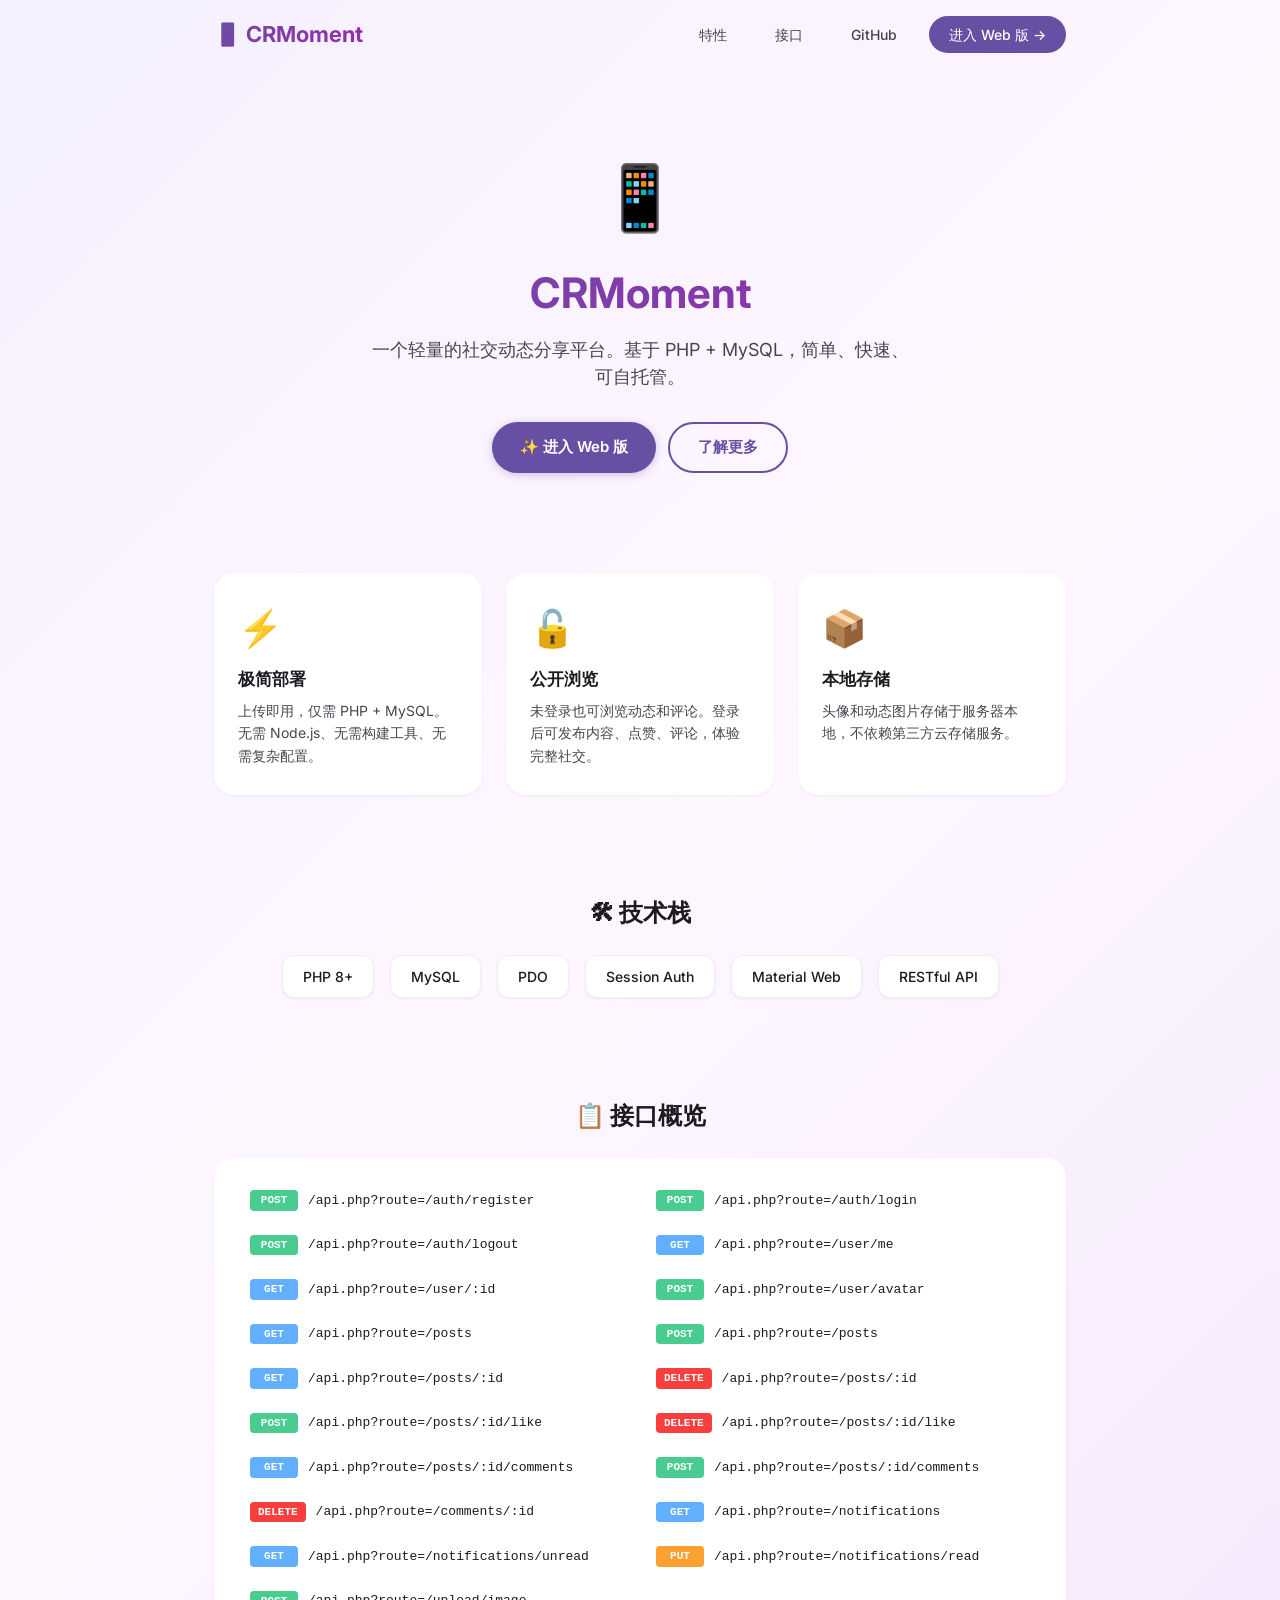
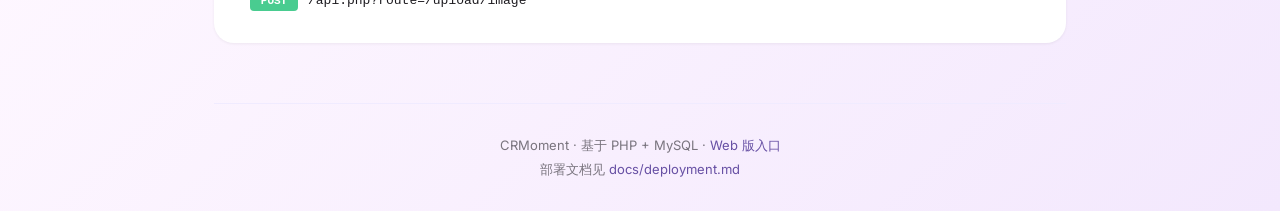
==== index.html @ 484563f2 "first" ====
<!DOCTYPE html>
<html lang="zh-CN">
<head>
    <meta charset="UTF-8">
    <meta name="viewport" content="width=device-width, initial-scale=1.0">
    <title>CRMoment - 轻量社交动态平台</title>
    <link rel="preconnect" href="https://fonts.googleapis.com">
    <link rel="preconnect" href="https://fonts.gstatic.com" crossorigin>
    <link href="https://fonts.googleapis.com/css2?family=Inter:wght@300;400;500;600;700&display=swap" rel="stylesheet">
    <style>
        * { margin: 0; padding: 0; box-sizing: border-box; }
        body {
            font-family: 'Inter', -apple-system, BlinkMacSystemFont, sans-serif;
            background: linear-gradient(135deg, #f5f0ff 0%, #fef7ff 50%, #f3e8fd 100%);
            color: #1d1b20;
            min-height: 100vh;
            line-height: 1.5;
        }
        .container { max-width: 900px; margin: 0 auto; padding: 0 24px; }

        /* 导航栏 */
        nav {
            display: flex; align-items: center; justify-content: space-between;
            padding: 16px 0;
        }
        .logo {
            font-size: 22px; font-weight: 700;
            background: linear-gradient(135deg, #6750a4, #9c27b0);
            -webkit-background-clip: text;
            -webkit-text-fill-color: transparent;
            background-clip: text;
        }
        .nav-links { display: flex; gap: 16px; align-items: center; }
        .nav-links a {
            text-decoration: none; color: #49454f;
            font-size: 14px; font-weight: 500;
            padding: 8px 16px; border-radius: 20px;
            transition: background 0.2s;
        }
        .nav-links a:hover { background: rgba(103, 80, 164, 0.08); }
        .nav-links .btn-primary {
            background: #6750a4; color: #fff;
            padding: 8px 20px;
        }
        .nav-links .btn-primary:hover { background: #7c67b8; }

        /* Hero */
        .hero {
            text-align: center; padding: 80px 0 60px;
        }
        .hero .icon { font-size: 64px; margin-bottom: 16px; }
        .hero h1 {
            font-size: 42px; font-weight: 700;
            margin-bottom: 12px;
            background: linear-gradient(135deg, #6750a4, #9c27b0);
            -webkit-background-clip: text;
            -webkit-text-fill-color: transparent;
            background-clip: text;
        }
        .hero p {
            font-size: 18px; color: #49454f;
            max-width: 540px; margin: 0 auto 32px;
        }
        .hero-buttons { display: flex; gap: 12px; justify-content: center; flex-wrap: wrap; }
        .hero-buttons a {
            display: inline-flex; align-items: center; gap: 8px;
            padding: 12px 28px; border-radius: 28px;
            text-decoration: none; font-weight: 600; font-size: 15px;
            transition: transform 0.2s, box-shadow 0.2s;
        }
        .hero-buttons a:hover { transform: translateY(-2px); }
        .hero-buttons .btn-primary {
            background: #6750a4; color: #fff;
            box-shadow: 0 2px 8px rgba(103, 80, 164, 0.3);
        }
        .hero-buttons .btn-primary:hover { box-shadow: 0 4px 16px rgba(103, 80, 164, 0.4); }
        .hero-buttons .btn-outline {
            border: 2px solid #6750a4; color: #6750a4;
        }
        .hero-buttons .btn-outline:hover { background: rgba(103, 80, 164, 0.05); }

        /* 特性 */
        .features {
            display: grid; grid-template-columns: repeat(3, 1fr);
            gap: 24px; padding: 40px 0 60px;
        }
        .feature-card {
            background: #fff; border-radius: 20px;
            padding: 28px 24px;
            box-shadow: 0 1px 3px rgba(0,0,0,0.06);
            transition: transform 0.2s, box-shadow 0.2s;
        }
        .feature-card:hover {
            transform: translateY(-4px);
            box-shadow: 0 8px 24px rgba(0,0,0,0.08);
        }
        .feature-card .feature-icon { font-size: 36px; margin-bottom: 12px; }
        .feature-card h3 { font-size: 17px; font-weight: 600; margin-bottom: 8px; }
        .feature-card p { font-size: 14px; color: #49454f; line-height: 1.6; }

        /* 技术栈 */
        .tech-section {
            text-align: center; padding: 40px 0 60px;
        }
        .tech-section h2 { font-size: 24px; font-weight: 700; margin-bottom: 24px; }
        .tech-icons {
            display: flex; gap: 16px; justify-content: center; flex-wrap: wrap;
        }
        .tech-tag {
            background: #fff; padding: 10px 20px;
            border-radius: 12px; font-size: 14px; font-weight: 500;
            box-shadow: 0 1px 3px rgba(0,0,0,0.06);
            border: 1px solid #f0ebff;
        }

        /* API 总览 */
        .api-section {
            padding: 40px 0 60px;
        }
        .api-section h2 { font-size: 24px; font-weight: 700; margin-bottom: 24px; text-align: center; }
        .api-grid {
            display: grid; grid-template-columns: repeat(2, 1fr); gap: 8px;
            background: #fff; border-radius: 20px; padding: 24px;
            box-shadow: 0 1px 3px rgba(0,0,0,0.06);
        }
        .api-item {
            display: flex; align-items: center; gap: 10px;
            padding: 8px 12px; border-radius: 8px;
            font-size: 13px; font-family: 'SF Mono', 'Fira Code', monospace;
        }
        .api-method {
            display: inline-block; padding: 2px 8px; border-radius: 4px;
            font-size: 11px; font-weight: 700; color: #fff;
            min-width: 48px; text-align: center;
        }
        .api-method.get { background: #61affe; }
        .api-method.post { background: #49cc90; }
        .api-method.put { background: #fca130; }
        .api-method.delete { background: #f93e3e; }

        /* Footer */
        footer {
            text-align: center; padding: 32px 0;
            color: #79747e; font-size: 13px;
            border-top: 1px solid #f0ebff;
        }
        footer a { color: #6750a4; text-decoration: none; }
        footer a:hover { text-decoration: underline; }

        /* 响应式 */
        @media (max-width: 720px) {
            .hero h1 { font-size: 32px; }
            .hero p { font-size: 16px; }
            .features { grid-template-columns: 1fr; }
            .api-grid { grid-template-columns: 1fr; }
            .hero { padding: 40px 0 32px; }
            .nav-links a { font-size: 13px; padding: 6px 12px; }
        }
        @media (max-width: 480px) {
            nav { flex-direction: column; gap: 12px; }
            .hero h1 { font-size: 26px; }
            .hero-buttons a { width: 100%; justify-content: center; }
        }
    </style>
</head>
<body>
    <div class="container">
        <nav>
            <div class="logo">📱 CRMoment</div>
            <div class="nav-links">
                <a href="#features">特性</a>
                <a href="#api">接口</a>
                <a href="https://github.com/" target="_blank">GitHub</a>
                <a href="/web/" class="btn-primary">进入 Web 版 →</a>
            </div>
        </nav>

        <section class="hero">
            <div class="icon">📱</div>
            <h1>CRMoment</h1>
            <p>一个轻量的社交动态分享平台。基于 PHP + MySQL，简单、快速、可自托管。</p>
            <div class="hero-buttons">
                <a href="/web/" class="btn-primary">✨ 进入 Web 版</a>
                <a href="#features" class="btn-outline">了解更多</a>
            </div>
        </section>

        <section id="features" class="features">
            <div class="feature-card">
                <div class="feature-icon">⚡</div>
                <h3>极简部署</h3>
                <p>上传即用，仅需 PHP + MySQL。无需 Node.js、无需构建工具、无需复杂配置。</p>
            </div>
            <div class="feature-card">
                <div class="feature-icon">🔓</div>
                <h3>公开浏览</h3>
                <p>未登录也可浏览动态和评论。登录后可发布内容、点赞、评论，体验完整社交。</p>
            </div>
            <div class="feature-card">
                <div class="feature-icon">📦</div>
                <h3>本地存储</h3>
                <p>头像和动态图片存储于服务器本地，不依赖第三方云存储服务。</p>
            </div>
        </section>

        <section class="tech-section">
            <h2>🛠 技术栈</h2>
            <div class="tech-icons">
                <span class="tech-tag">PHP 8+</span>
                <span class="tech-tag">MySQL</span>
                <span class="tech-tag">PDO</span>
                <span class="tech-tag">Session Auth</span>
                <span class="tech-tag">Material Web</span>
                <span class="tech-tag">RESTful API</span>
            </div>
        </section>

        <section id="api" class="api-section">
            <h2>📋 接口概览</h2>
            <div class="api-grid">
                <div class="api-item"><span class="api-method post">POST</span> /api.php?route=/auth/register</div>
                <div class="api-item"><span class="api-method post">POST</span> /api.php?route=/auth/login</div>
                <div class="api-item"><span class="api-method post">POST</span> /api.php?route=/auth/logout</div>
                <div class="api-item"><span class="api-method get">GET</span> /api.php?route=/user/me</div>
                <div class="api-item"><span class="api-method get">GET</span> /api.php?route=/user/:id</div>
                <div class="api-item"><span class="api-method post">POST</span> /api.php?route=/user/avatar</div>
                <div class="api-item"><span class="api-method get">GET</span> /api.php?route=/posts</div>
                <div class="api-item"><span class="api-method post">POST</span> /api.php?route=/posts</div>
                <div class="api-item"><span class="api-method get">GET</span> /api.php?route=/posts/:id</div>
                <div class="api-item"><span class="api-method delete">DELETE</span> /api.php?route=/posts/:id</div>
                <div class="api-item"><span class="api-method post">POST</span> /api.php?route=/posts/:id/like</div>
                <div class="api-item"><span class="api-method delete">DELETE</span> /api.php?route=/posts/:id/like</div>
                <div class="api-item"><span class="api-method get">GET</span> /api.php?route=/posts/:id/comments</div>
                <div class="api-item"><span class="api-method post">POST</span> /api.php?route=/posts/:id/comments</div>
                <div class="api-item"><span class="api-method delete">DELETE</span> /api.php?route=/comments/:id</div>
                <div class="api-item"><span class="api-method get">GET</span> /api.php?route=/notifications</div>
                <div class="api-item"><span class="api-method get">GET</span> /api.php?route=/notifications/unread</div>
                <div class="api-item"><span class="api-method put">PUT</span> /api.php?route=/notifications/read</div>
                <div class="api-item"><span class="api-method post">POST</span> /api.php?route=/upload/image</div>
            </div>
        </section>

        <footer>
            <p>CRMoment · 基于 PHP + MySQL · <a href="/web/">Web 版入口</a></p>
            <p style="margin-top:4px;">部署文档见 <a href="/docs/deployment.md">docs/deployment.md</a></p>
        </footer>
    </div>
</body>
</html>
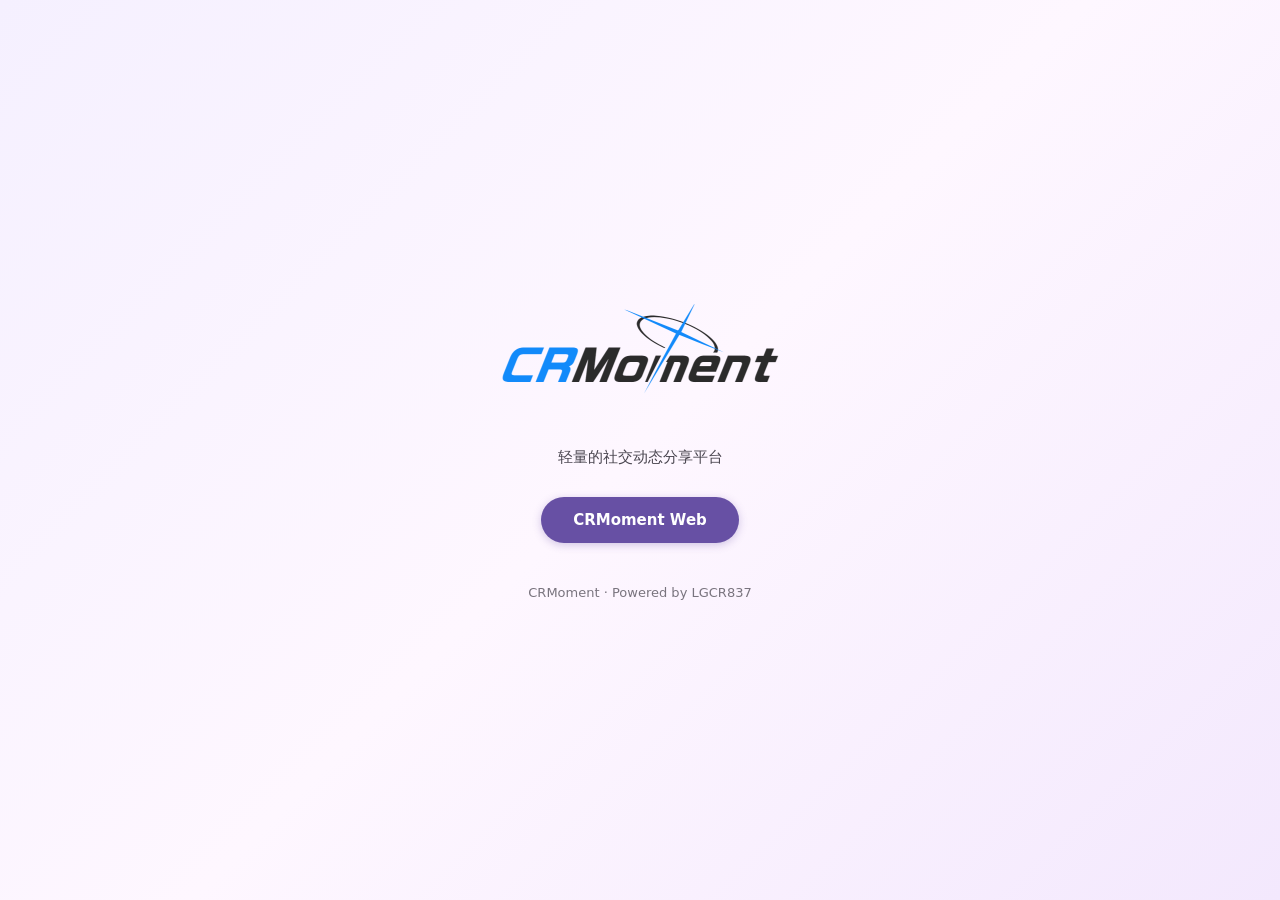
==== commit 5217512c: "前端 BugFix3 + 后端 BugFix1" ====
--- a/index.html
+++ b/index.html
@@ -3,247 +3,117 @@
 <head>
     <meta charset="UTF-8">
     <meta name="viewport" content="width=device-width, initial-scale=1.0">
-    <title>CRMoment - 轻量社交动态平台</title>
-    <link rel="preconnect" href="https://fonts.googleapis.com">
-    <link rel="preconnect" href="https://fonts.gstatic.com" crossorigin>
-    <link href="https://fonts.googleapis.com/css2?family=Inter:wght@300;400;500;600;700&display=swap" rel="stylesheet">
+    <title>CRMoment</title>
     <style>
-        * { margin: 0; padding: 0; box-sizing: border-box; }
+        * {
+            margin: 0;
+            padding: 0;
+            box-sizing: border-box;
+        }
+
         body {
-            font-family: 'Inter', -apple-system, BlinkMacSystemFont, sans-serif;
+            font-family: system-ui, -apple-system, 'Segoe UI', Roboto, 'Helvetica Neue', sans-serif;
             background: linear-gradient(135deg, #f5f0ff 0%, #fef7ff 50%, #f3e8fd 100%);
             color: #1d1b20;
             min-height: 100vh;
+            display: flex;
+            align-items: center;
+            justify-content: center;
             line-height: 1.5;
         }
-        .container { max-width: 900px; margin: 0 auto; padding: 0 24px; }
 
-        /* 导航栏 */
-        nav {
-            display: flex; align-items: center; justify-content: space-between;
-            padding: 16px 0;
+        .landing {
+            text-align: center;
+            padding: 48px 32px;
         }
-        .logo {
-            font-size: 22px; font-weight: 700;
+
+        .logo-img {
+            width: 305px;
+            height: 125px;
+            margin-bottom: 24px;
+            object-fit: contain;
+            display: block;
+            margin-left: auto;
+            margin-right: auto;
+        }
+
+        h1 {
+            font-size: 32px;
+            font-weight: 700;
             background: linear-gradient(135deg, #6750a4, #9c27b0);
+            background-clip: text;
             -webkit-background-clip: text;
-            -webkit-text-fill-color: transparent;
-            background-clip: text;
+            color: transparent;
+            margin-bottom: 8px;
         }
-        .nav-links { display: flex; gap: 16px; align-items: center; }
-        .nav-links a {
-            text-decoration: none; color: #49454f;
-            font-size: 14px; font-weight: 500;
-            padding: 8px 16px; border-radius: 20px;
-            transition: background 0.2s;
+
+        .subtitle {
+            font-size: 15px;
+            color: #49454f;
+            max-width: 360px;
+            margin: 0 auto 28px;
         }
-        .nav-links a:hover { background: rgba(103, 80, 164, 0.08); }
-        .nav-links .btn-primary {
-            background: #6750a4; color: #fff;
-            padding: 8px 20px;
-        }
-        .nav-links .btn-primary:hover { background: #7c67b8; }
 
-        /* Hero */
-        .hero {
-            text-align: center; padding: 80px 0 60px;
-        }
-        .hero .icon { font-size: 64px; margin-bottom: 16px; }
-        .hero h1 {
-            font-size: 42px; font-weight: 700;
-            margin-bottom: 12px;
-            background: linear-gradient(135deg, #6750a4, #9c27b0);
-            -webkit-background-clip: text;
-            -webkit-text-fill-color: transparent;
-            background-clip: text;
-        }
-        .hero p {
-            font-size: 18px; color: #49454f;
-            max-width: 540px; margin: 0 auto 32px;
-        }
-        .hero-buttons { display: flex; gap: 12px; justify-content: center; flex-wrap: wrap; }
-        .hero-buttons a {
-            display: inline-flex; align-items: center; gap: 8px;
-            padding: 12px 28px; border-radius: 28px;
-            text-decoration: none; font-weight: 600; font-size: 15px;
+        .btn {
+            display: inline-flex;
+            align-items: center;
+            gap: 8px;
+            padding: 12px 32px;
+            border-radius: 28px;
+            background: #6750a4;
+            color: #fff;
+            text-decoration: none;
+            font-weight: 600;
+            font-size: 15px;
+            box-shadow: 0 2px 8px rgba(103, 80, 164, 0.3);
             transition: transform 0.2s, box-shadow 0.2s;
         }
-        .hero-buttons a:hover { transform: translateY(-2px); }
-        .hero-buttons .btn-primary {
-            background: #6750a4; color: #fff;
-            box-shadow: 0 2px 8px rgba(103, 80, 164, 0.3);
-        }
-        .hero-buttons .btn-primary:hover { box-shadow: 0 4px 16px rgba(103, 80, 164, 0.4); }
-        .hero-buttons .btn-outline {
-            border: 2px solid #6750a4; color: #6750a4;
-        }
-        .hero-buttons .btn-outline:hover { background: rgba(103, 80, 164, 0.05); }
 
-        /* 特性 */
-        .features {
-            display: grid; grid-template-columns: repeat(3, 1fr);
-            gap: 24px; padding: 40px 0 60px;
-        }
-        .feature-card {
-            background: #fff; border-radius: 20px;
-            padding: 28px 24px;
-            box-shadow: 0 1px 3px rgba(0,0,0,0.06);
-            transition: transform 0.2s, box-shadow 0.2s;
-        }
-        .feature-card:hover {
-            transform: translateY(-4px);
-            box-shadow: 0 8px 24px rgba(0,0,0,0.08);
-        }
-        .feature-card .feature-icon { font-size: 36px; margin-bottom: 12px; }
-        .feature-card h3 { font-size: 17px; font-weight: 600; margin-bottom: 8px; }
-        .feature-card p { font-size: 14px; color: #49454f; line-height: 1.6; }
-
-        /* 技术栈 */
-        .tech-section {
-            text-align: center; padding: 40px 0 60px;
-        }
-        .tech-section h2 { font-size: 24px; font-weight: 700; margin-bottom: 24px; }
-        .tech-icons {
-            display: flex; gap: 16px; justify-content: center; flex-wrap: wrap;
-        }
-        .tech-tag {
-            background: #fff; padding: 10px 20px;
-            border-radius: 12px; font-size: 14px; font-weight: 500;
-            box-shadow: 0 1px 3px rgba(0,0,0,0.06);
-            border: 1px solid #f0ebff;
+        .btn:hover {
+            transform: translateY(-2px);
+            box-shadow: 0 4px 16px rgba(103, 80, 164, 0.4);
         }
 
-        /* API 总览 */
-        .api-section {
-            padding: 40px 0 60px;
+        .footer {
+            margin-top: 40px;
+            color: #79747e;
+            font-size: 13px;
         }
-        .api-section h2 { font-size: 24px; font-weight: 700; margin-bottom: 24px; text-align: center; }
-        .api-grid {
-            display: grid; grid-template-columns: repeat(2, 1fr); gap: 8px;
-            background: #fff; border-radius: 20px; padding: 24px;
-            box-shadow: 0 1px 3px rgba(0,0,0,0.06);
+
+        @media (max-width: 640px) {
+            .landing {
+                padding: 32px 20px;
+            }
+            h1 {
+                font-size: 26px;
+            }
+            .logo-img {
+                width: 244px;
+                height: 100px;
+            }
         }
-        .api-item {
-            display: flex; align-items: center; gap: 10px;
-            padding: 8px 12px; border-radius: 8px;
-            font-size: 13px; font-family: 'SF Mono', 'Fira Code', monospace;
+
+        @media (max-width: 480px) {
+            .logo-img {
+                width: 200px;
+                height: 82px;
+            }
         }
-        .api-method {
-            display: inline-block; padding: 2px 8px; border-radius: 4px;
-            font-size: 11px; font-weight: 700; color: #fff;
-            min-width: 48px; text-align: center;
-        }
-        .api-method.get { background: #61affe; }
-        .api-method.post { background: #49cc90; }
-        .api-method.put { background: #fca130; }
-        .api-method.delete { background: #f93e3e; }
 
-        /* Footer */
-        footer {
-            text-align: center; padding: 32px 0;
-            color: #79747e; font-size: 13px;
-            border-top: 1px solid #f0ebff;
-        }
-        footer a { color: #6750a4; text-decoration: none; }
-        footer a:hover { text-decoration: underline; }
-
-        /* 响应式 */
-        @media (max-width: 720px) {
-            .hero h1 { font-size: 32px; }
-            .hero p { font-size: 16px; }
-            .features { grid-template-columns: 1fr; }
-            .api-grid { grid-template-columns: 1fr; }
-            .hero { padding: 40px 0 32px; }
-            .nav-links a { font-size: 13px; padding: 6px 12px; }
-        }
-        @media (max-width: 480px) {
-            nav { flex-direction: column; gap: 12px; }
-            .hero h1 { font-size: 26px; }
-            .hero-buttons a { width: 100%; justify-content: center; }
+        @media (min-resolution: 2dppx) {
+            .logo-img {
+                width: 305px;
+                height: 125px;
+            }
         }
     </style>
 </head>
 <body>
-    <div class="container">
-        <nav>
-            <div class="logo">📱 CRMoment</div>
-            <div class="nav-links">
-                <a href="#features">特性</a>
-                <a href="#api">接口</a>
-                <a href="https://github.com/" target="_blank">GitHub</a>
-                <a href="/web/" class="btn-primary">进入 Web 版 →</a>
-            </div>
-        </nav>
-
-        <section class="hero">
-            <div class="icon">📱</div>
-            <h1>CRMoment</h1>
-            <p>一个轻量的社交动态分享平台。基于 PHP + MySQL，简单、快速、可自托管。</p>
-            <div class="hero-buttons">
-                <a href="/web/" class="btn-primary">✨ 进入 Web 版</a>
-                <a href="#features" class="btn-outline">了解更多</a>
-            </div>
-        </section>
-
-        <section id="features" class="features">
-            <div class="feature-card">
-                <div class="feature-icon">⚡</div>
-                <h3>极简部署</h3>
-                <p>上传即用，仅需 PHP + MySQL。无需 Node.js、无需构建工具、无需复杂配置。</p>
-            </div>
-            <div class="feature-card">
-                <div class="feature-icon">🔓</div>
-                <h3>公开浏览</h3>
-                <p>未登录也可浏览动态和评论。登录后可发布内容、点赞、评论，体验完整社交。</p>
-            </div>
-            <div class="feature-card">
-                <div class="feature-icon">📦</div>
-                <h3>本地存储</h3>
-                <p>头像和动态图片存储于服务器本地，不依赖第三方云存储服务。</p>
-            </div>
-        </section>
-
-        <section class="tech-section">
-            <h2>🛠 技术栈</h2>
-            <div class="tech-icons">
-                <span class="tech-tag">PHP 8+</span>
-                <span class="tech-tag">MySQL</span>
-                <span class="tech-tag">PDO</span>
-                <span class="tech-tag">Session Auth</span>
-                <span class="tech-tag">Material Web</span>
-                <span class="tech-tag">RESTful API</span>
-            </div>
-        </section>
-
-        <section id="api" class="api-section">
-            <h2>📋 接口概览</h2>
-            <div class="api-grid">
-                <div class="api-item"><span class="api-method post">POST</span> /api.php?route=/auth/register</div>
-                <div class="api-item"><span class="api-method post">POST</span> /api.php?route=/auth/login</div>
-                <div class="api-item"><span class="api-method post">POST</span> /api.php?route=/auth/logout</div>
-                <div class="api-item"><span class="api-method get">GET</span> /api.php?route=/user/me</div>
-                <div class="api-item"><span class="api-method get">GET</span> /api.php?route=/user/:id</div>
-                <div class="api-item"><span class="api-method post">POST</span> /api.php?route=/user/avatar</div>
-                <div class="api-item"><span class="api-method get">GET</span> /api.php?route=/posts</div>
-                <div class="api-item"><span class="api-method post">POST</span> /api.php?route=/posts</div>
-                <div class="api-item"><span class="api-method get">GET</span> /api.php?route=/posts/:id</div>
-                <div class="api-item"><span class="api-method delete">DELETE</span> /api.php?route=/posts/:id</div>
-                <div class="api-item"><span class="api-method post">POST</span> /api.php?route=/posts/:id/like</div>
-                <div class="api-item"><span class="api-method delete">DELETE</span> /api.php?route=/posts/:id/like</div>
-                <div class="api-item"><span class="api-method get">GET</span> /api.php?route=/posts/:id/comments</div>
-                <div class="api-item"><span class="api-method post">POST</span> /api.php?route=/posts/:id/comments</div>
-                <div class="api-item"><span class="api-method delete">DELETE</span> /api.php?route=/comments/:id</div>
-                <div class="api-item"><span class="api-method get">GET</span> /api.php?route=/notifications</div>
-                <div class="api-item"><span class="api-method get">GET</span> /api.php?route=/notifications/unread</div>
-                <div class="api-item"><span class="api-method put">PUT</span> /api.php?route=/notifications/read</div>
-                <div class="api-item"><span class="api-method post">POST</span> /api.php?route=/upload/image</div>
-            </div>
-        </section>
-
-        <footer>
-            <p>CRMoment · 基于 PHP + MySQL · <a href="/web/">Web 版入口</a></p>
-            <p style="margin-top:4px;">部署文档见 <a href="/docs/deployment.md">docs/deployment.md</a></p>
-        </footer>
+    <div class="landing">
+        <img src="/web/crmomentlogo.png" alt="CRMoment" class="logo-img">
+        <p class="subtitle">轻量的社交动态分享平台</p>
+        <a href="/web/" class="btn">CRMoment Web</a>
+        <p class="footer">CRMoment · Powered by LGCR837</p>
     </div>
 </body>
-</html>
+</html>
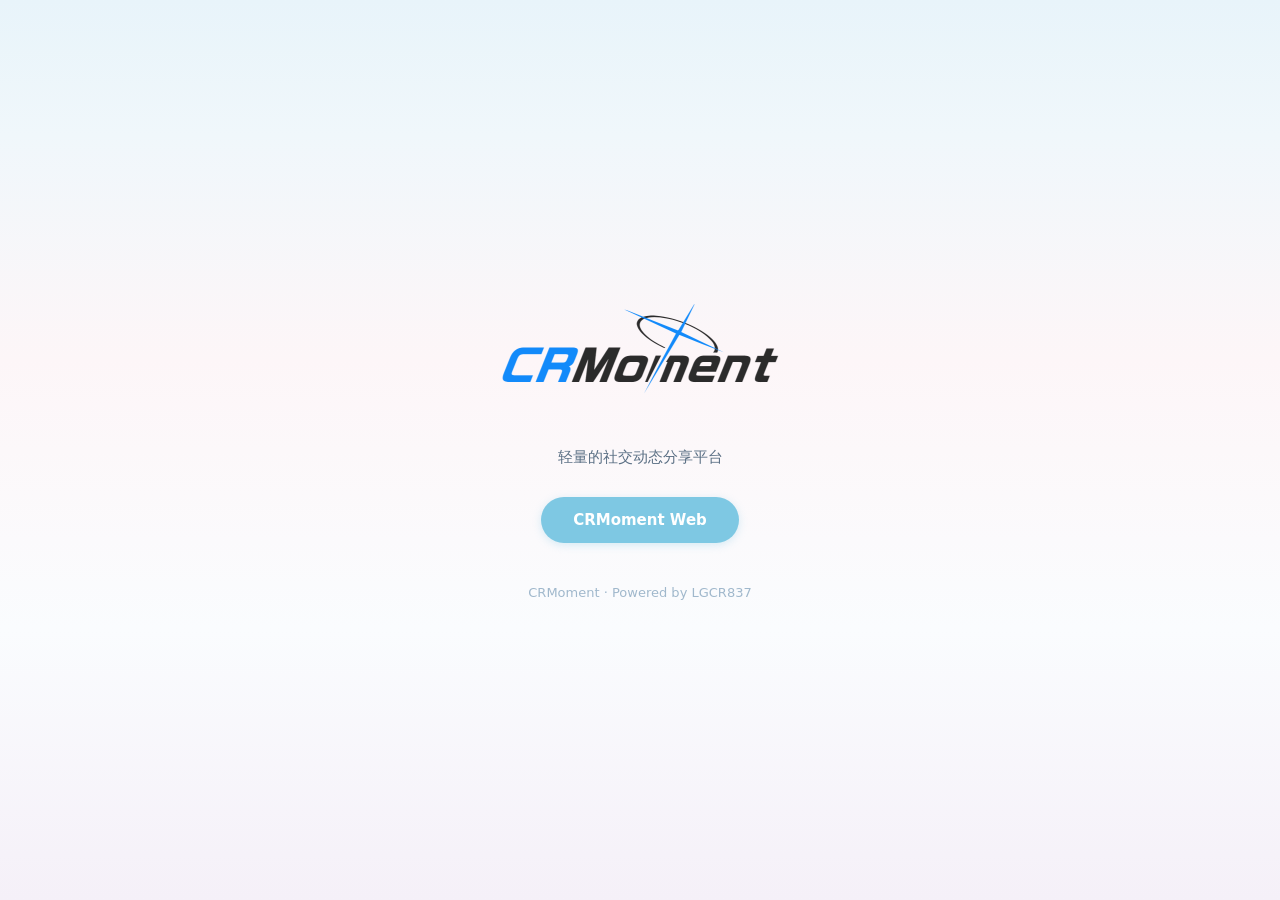
==== commit acfe5f4b: "一口气把之前没有提交的都交了" ====
--- a/index.html
+++ b/index.html
@@ -13,7 +13,7 @@
 
         body {
             font-family: system-ui, -apple-system, 'Segoe UI', Roboto, 'Helvetica Neue', sans-serif;
-            background: linear-gradient(135deg, #f5f0ff 0%, #fef7ff 50%, #f3e8fd 100%);
+            background: linear-gradient(180deg, #e8f4fa 0%, #f0f7fb 15%, #fdf6f8 40%, #fafcfe 70%, #f5f0f8 100%);
             color: #1d1b20;
             min-height: 100vh;
             display: flex;
@@ -40,7 +40,7 @@
         h1 {
             font-size: 32px;
             font-weight: 700;
-            background: linear-gradient(135deg, #6750a4, #9c27b0);
+            background: linear-gradient(135deg, #4a9fc7, #7ec8e3);
             background-clip: text;
             -webkit-background-clip: text;
             color: transparent;
@@ -49,7 +49,7 @@
 
         .subtitle {
             font-size: 15px;
-            color: #49454f;
+            color: #5a6f84;
             max-width: 360px;
             margin: 0 auto 28px;
         }
@@ -60,23 +60,23 @@
             gap: 8px;
             padding: 12px 32px;
             border-radius: 28px;
-            background: #6750a4;
+            background: #7ec8e3;
             color: #fff;
             text-decoration: none;
             font-weight: 600;
             font-size: 15px;
-            box-shadow: 0 2px 8px rgba(103, 80, 164, 0.3);
+            box-shadow: 0 2px 8px rgba(126, 200, 227, 0.3);
             transition: transform 0.2s, box-shadow 0.2s;
         }
 
         .btn:hover {
             transform: translateY(-2px);
-            box-shadow: 0 4px 16px rgba(103, 80, 164, 0.4);
+            box-shadow: 0 4px 16px rgba(126, 200, 227, 0.4);
         }
 
         .footer {
             margin-top: 40px;
-            color: #79747e;
+            color: #a0b8cc;
             font-size: 13px;
         }
 
